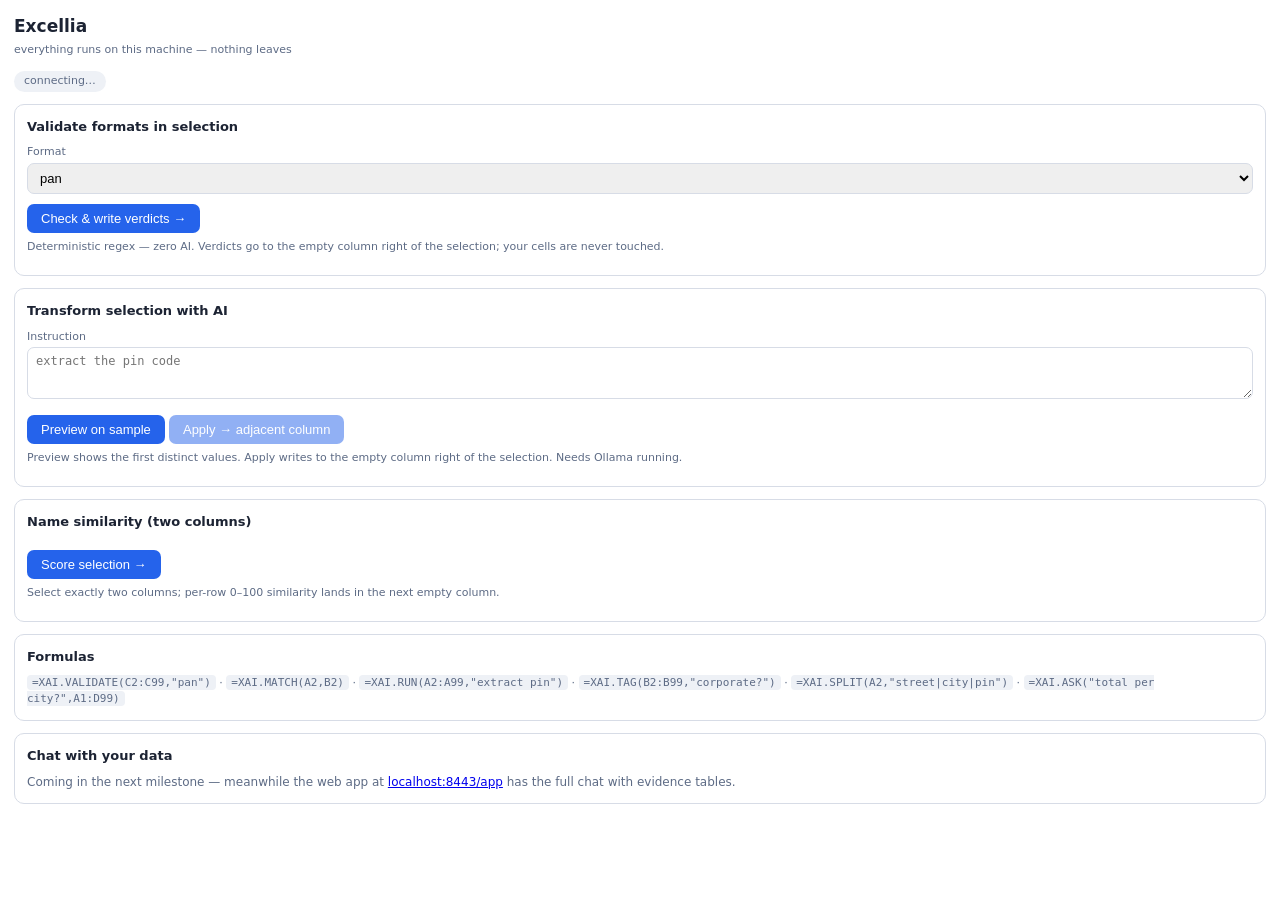
==== excellia/addin/static/taskpane.html @ 7671520e "Stage D2: Excel add-in v1 — =XAI.* custom functions + task pane, Windows and Mac, no Node Office.js " ====
<!DOCTYPE html>
<html lang="en">
<head>
  <meta charset="utf-8">
  <meta name="viewport" content="width=device-width, initial-scale=1">
  <title>Excellia</title>
  <script src="https://appsforoffice.microsoft.com/lib/1/hosted/office.js"></script>
  <style>
    :root { --line:#d7dce6; --dim:#5d6b85; --accent:#2563eb; --ok:#178a4c; --bad:#c22f2f; }
    * { box-sizing:border-box; margin:0; }
    body { font:13px/1.5 "Segoe UI", system-ui, sans-serif; color:#1c2333; padding:14px; }
    h1 { font-size:17px; margin-bottom:2px; }
    .tag { color:var(--dim); font-size:11px; margin-bottom:12px; }
    .pill { display:inline-block; font-size:11px; padding:2px 10px; border-radius:12px;
            background:#eef1f6; color:var(--dim); margin-bottom:12px; }
    .pill.ok { background:#e2f5ea; color:var(--ok); } .pill.bad { background:#fbe7e7; color:var(--bad); }
    section { border:1px solid var(--line); border-radius:10px; padding:12px; margin-bottom:12px; }
    h2 { font-size:13px; margin-bottom:8px; }
    label { display:block; font-size:11px; color:var(--dim); margin:8px 0 2px; }
    input, select, textarea { width:100%; padding:6px 8px; border:1px solid var(--line);
      border-radius:7px; font-size:13px; }
    textarea { min-height:52px; font-family:Consolas, monospace; font-size:12px; }
    button { margin-top:10px; padding:7px 14px; border:0; border-radius:7px;
      background:var(--accent); color:#fff; font-size:13px; cursor:pointer; }
    button:disabled { opacity:.5; }
    .out { margin-top:8px; font-size:12px; white-space:pre-wrap; color:#333; }
    .out.err { color:var(--bad); }
    .hint { color:var(--dim); font-size:11px; margin-top:6px; }
    table { border-collapse:collapse; margin-top:6px; width:100%; font-size:11px; }
    td, th { border:1px solid var(--line); padding:3px 6px; text-align:left; }
    .soon { color:var(--dim); font-size:12px; }
    code { background:#eef1f6; padding:1px 5px; border-radius:4px; font-size:11px; }
  </style>
</head>
<body>
  <h1>Excellia</h1>
  <p class="tag">everything runs on this machine — nothing leaves</p>
  <span id="pill" class="pill">connecting…</span>

  <section>
    <h2>Validate formats in selection</h2>
    <label>Format</label>
    <select id="v-fmt">
      <option>pan</option><option>gst</option><option>aadhaar</option>
      <option>email</option><option>phone</option><option>ifsc</option>
    </select>
    <button id="v-run">Check &amp; write verdicts →</button>
    <div class="hint">Deterministic regex — zero AI. Verdicts go to the empty column
      right of the selection; your cells are never touched.</div>
    <div class="out" id="v-out"></div>
  </section>

  <section>
    <h2>Transform selection with AI</h2>
    <label>Instruction</label>
    <textarea id="t-i" placeholder="extract the pin code"></textarea>
    <button id="t-preview">Preview on sample</button>
    <button id="t-apply" disabled>Apply → adjacent column</button>
    <div class="hint">Preview shows the first distinct values. Apply writes to the empty
      column right of the selection. Needs Ollama running.</div>
    <div class="out" id="t-out"></div>
  </section>

  <section>
    <h2>Name similarity (two columns)</h2>
    <button id="m-run">Score selection →</button>
    <div class="hint">Select exactly two columns; per-row 0–100 similarity lands in the
      next empty column.</div>
    <div class="out" id="m-out"></div>
  </section>

  <section>
    <h2>Formulas</h2>
    <div class="hint">
      <code>=XAI.VALIDATE(C2:C99,"pan")</code> · <code>=XAI.MATCH(A2,B2)</code> ·
      <code>=XAI.RUN(A2:A99,"extract pin")</code> · <code>=XAI.TAG(B2:B99,"corporate?")</code> ·
      <code>=XAI.SPLIT(A2,"street|city|pin")</code> · <code>=XAI.ASK("total per city?",A1:D99)</code>
    </div>
  </section>

  <section>
    <h2>Chat with your data</h2>
    <p class="soon">Coming in the next milestone — meanwhile the web app at
      <a href="https://localhost:8443/app/" target="_blank">localhost:8443/app</a> has the full
      chat with evidence tables.</p>
  </section>

  <script src="taskpane.js"></script>
</body>
</html>
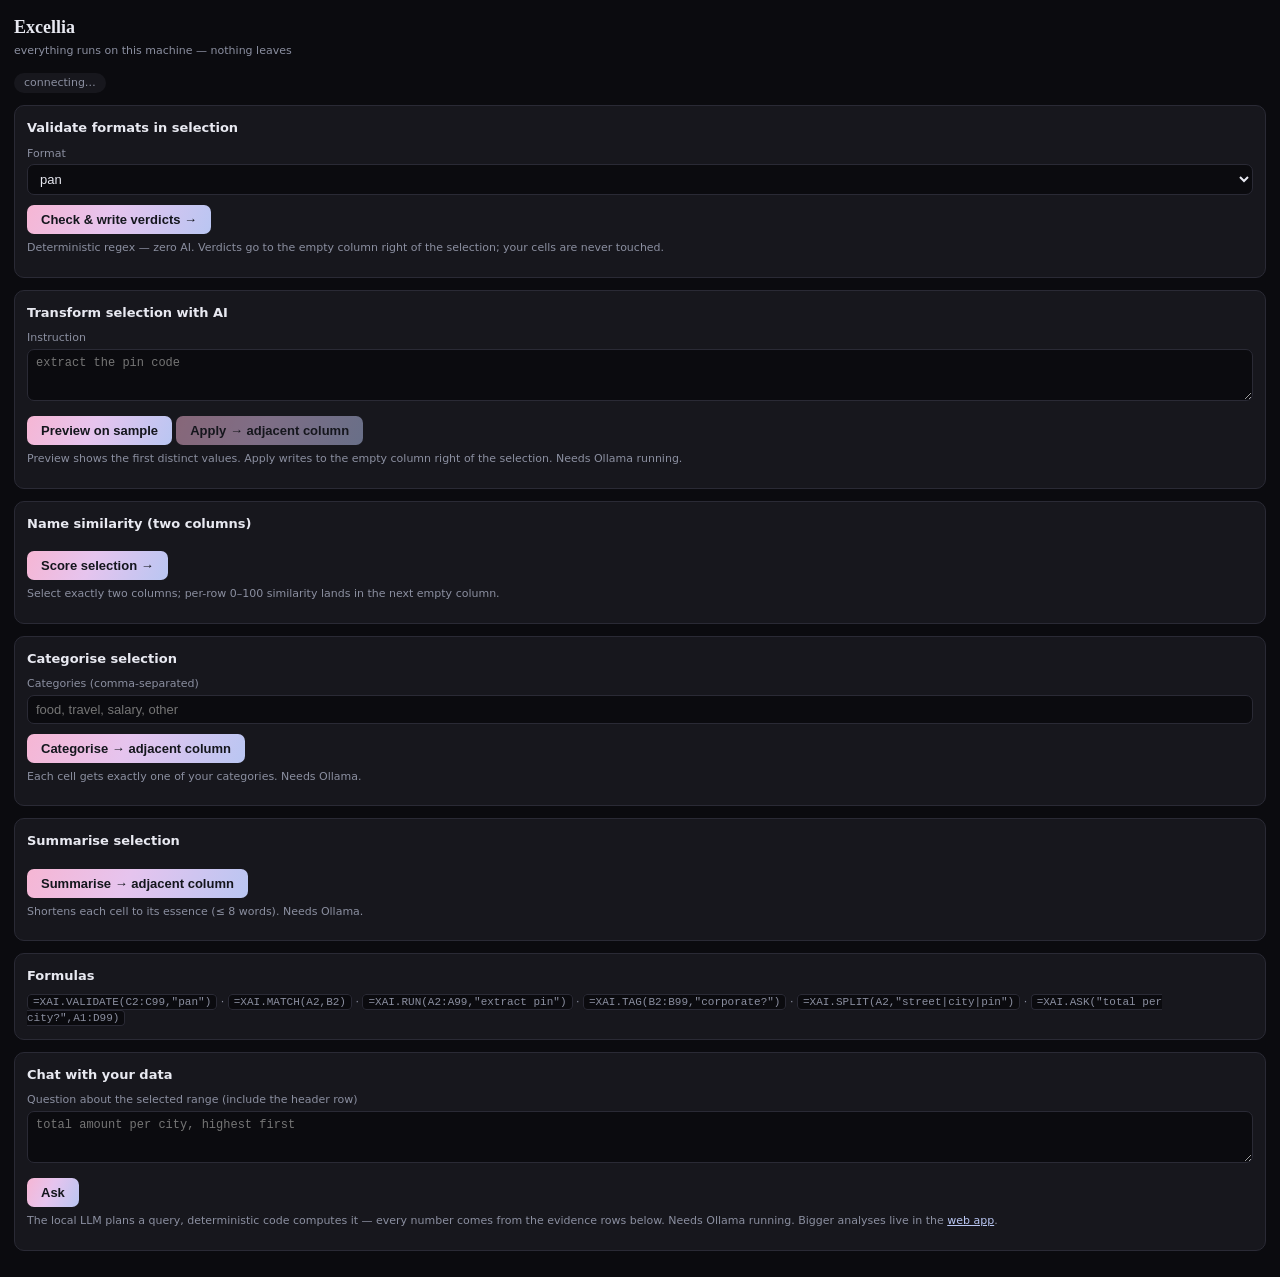
==== commit 41d75339: "Gate D automation closed: big-file jobs UI, bulk mode, persistent formula cache, pane chat+categoris" ====
--- a/excellia/addin/static/taskpane.html
+++ b/excellia/addin/static/taskpane.html
@@ -6,30 +6,38 @@
   <title>Excellia</title>
   <script src="https://appsforoffice.microsoft.com/lib/1/hosted/office.js"></script>
   <style>
-    :root { --line:#d7dce6; --dim:#5d6b85; --accent:#2563eb; --ok:#178a4c; --bad:#c22f2f; }
+    /* Same palette as the web app: near-black, pastel pink→periwinkle gradient
+       for actions. The AI-written CELL accent in Excel stays #2563eb (spec). */
+    :root { --bg:#0b0b0f; --panel:#17171d; --line:#2a2a35; --dim:#8b8fa0; --text:#e8e9f1;
+            --grad:linear-gradient(115deg,#f6b6d4 0%,#e6c4ee 45%,#b9c6f2 100%);
+            --dark:#14161d; --ok:#6fd9a3; --bad:#f08a8a; }
     * { box-sizing:border-box; margin:0; }
-    body { font:13px/1.5 "Segoe UI", system-ui, sans-serif; color:#1c2333; padding:14px; }
-    h1 { font-size:17px; margin-bottom:2px; }
+    body { font:13px/1.5 "Segoe UI", system-ui, sans-serif; color:var(--text);
+      background:var(--bg); padding:14px; }
+    h1 { font-size:18px; margin-bottom:2px; font-family:Georgia, serif; }
     .tag { color:var(--dim); font-size:11px; margin-bottom:12px; }
+    a { color:#b9c6f2; }
     .pill { display:inline-block; font-size:11px; padding:2px 10px; border-radius:12px;
-            background:#eef1f6; color:var(--dim); margin-bottom:12px; }
-    .pill.ok { background:#e2f5ea; color:var(--ok); } .pill.bad { background:#fbe7e7; color:var(--bad); }
-    section { border:1px solid var(--line); border-radius:10px; padding:12px; margin-bottom:12px; }
+            background:var(--panel); color:var(--dim); margin-bottom:12px; }
+    .pill.ok { background:#193526; color:var(--ok); } .pill.bad { background:#3a1d22; color:var(--bad); }
+    section { border:1px solid var(--line); background:var(--panel); border-radius:10px;
+      padding:12px; margin-bottom:12px; }
     h2 { font-size:13px; margin-bottom:8px; }
     label { display:block; font-size:11px; color:var(--dim); margin:8px 0 2px; }
     input, select, textarea { width:100%; padding:6px 8px; border:1px solid var(--line);
-      border-radius:7px; font-size:13px; }
+      border-radius:7px; font-size:13px; background:var(--bg); color:var(--text); }
     textarea { min-height:52px; font-family:Consolas, monospace; font-size:12px; }
     button { margin-top:10px; padding:7px 14px; border:0; border-radius:7px;
-      background:var(--accent); color:#fff; font-size:13px; cursor:pointer; }
+      background:var(--grad); color:var(--dark); font-weight:600; font-size:13px; cursor:pointer; }
     button:disabled { opacity:.5; }
-    .out { margin-top:8px; font-size:12px; white-space:pre-wrap; color:#333; }
+    .out { margin-top:8px; font-size:12px; white-space:pre-wrap; color:var(--text); }
     .out.err { color:var(--bad); }
     .hint { color:var(--dim); font-size:11px; margin-top:6px; }
     table { border-collapse:collapse; margin-top:6px; width:100%; font-size:11px; }
     td, th { border:1px solid var(--line); padding:3px 6px; text-align:left; }
     .soon { color:var(--dim); font-size:12px; }
-    code { background:#eef1f6; padding:1px 5px; border-radius:4px; font-size:11px; }
+    code { background:var(--bg); border:1px solid var(--line); padding:1px 5px;
+      border-radius:4px; font-size:11px; }
   </style>
 </head>
 <body>
@@ -70,6 +78,22 @@
   </section>
 
   <section>
+    <h2>Categorise selection</h2>
+    <label>Categories (comma-separated)</label>
+    <input id="g-cats" placeholder="food, travel, salary, other">
+    <button id="g-run">Categorise → adjacent column</button>
+    <div class="hint">Each cell gets exactly one of your categories. Needs Ollama.</div>
+    <div class="out" id="g-out"></div>
+  </section>
+
+  <section>
+    <h2>Summarise selection</h2>
+    <button id="s-run">Summarise → adjacent column</button>
+    <div class="hint">Shortens each cell to its essence (≤ 8 words). Needs Ollama.</div>
+    <div class="out" id="s-out"></div>
+  </section>
+
+  <section>
     <h2>Formulas</h2>
     <div class="hint">
       <code>=XAI.VALIDATE(C2:C99,"pan")</code> · <code>=XAI.MATCH(A2,B2)</code> ·
@@ -80,9 +104,14 @@
 
   <section>
     <h2>Chat with your data</h2>
-    <p class="soon">Coming in the next milestone — meanwhile the web app at
-      <a href="https://localhost:8443/app/" target="_blank">localhost:8443/app</a> has the full
-      chat with evidence tables.</p>
+    <label>Question about the selected range (include the header row)</label>
+    <textarea id="c-q" placeholder="total amount per city, highest first"></textarea>
+    <button id="c-ask">Ask</button>
+    <div class="hint">The local LLM plans a query, deterministic code computes it — every
+      number comes from the evidence rows below. Needs Ollama running. Bigger analyses live in
+      the <a href="https://localhost:8443/app/" target="_blank">web app</a>.</div>
+    <div class="out" id="c-out"></div>
+    <div id="c-evidence"></div>
   </section>
 
   <script src="taskpane.js"></script>
